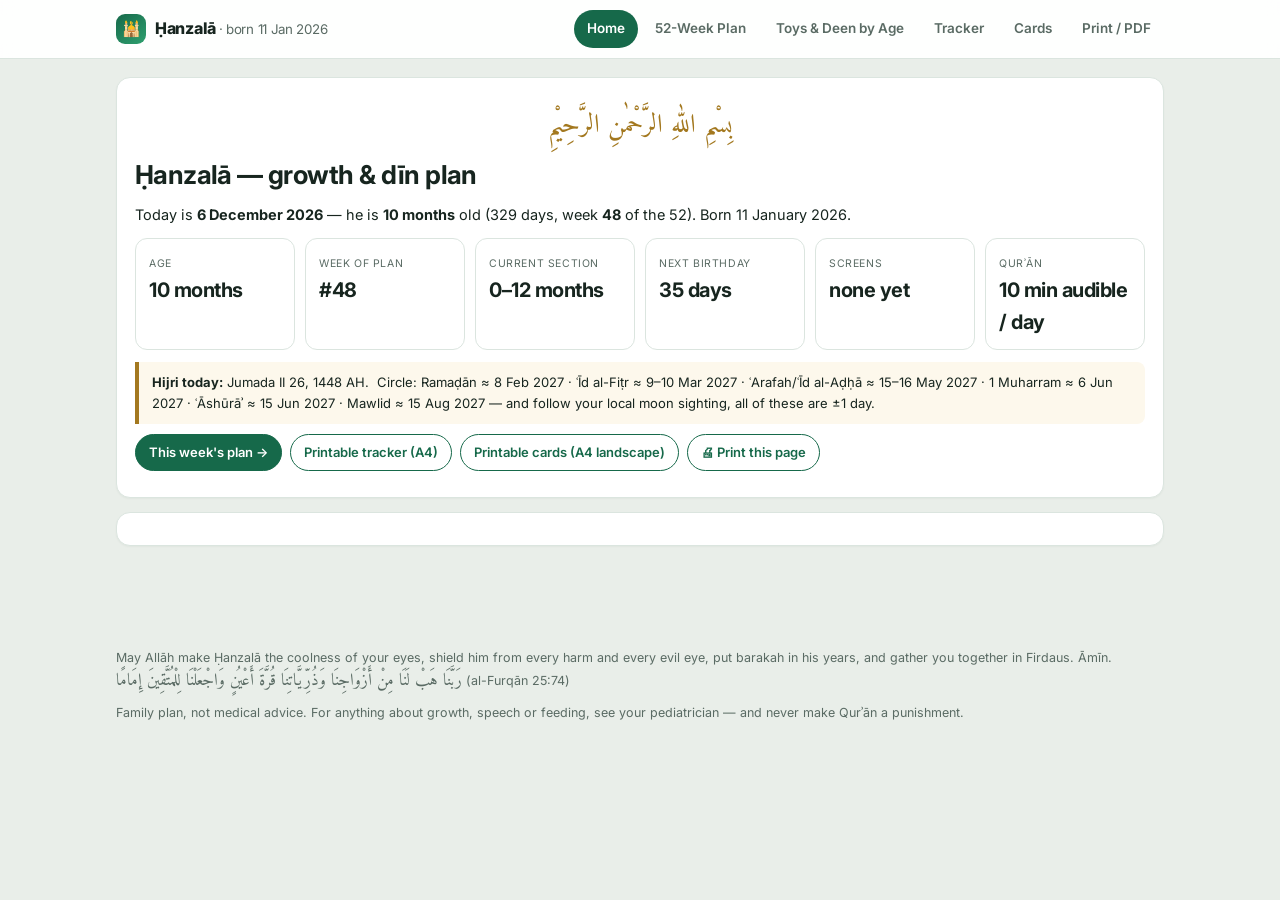
==== docs_src/index.html @ abec0944 "Add Ḥanzalā growth & dīn plan: 52-week schedule, toy list, printables, Pages site - TOY-AND-STUDY-PL" ====
<!DOCTYPE html>
<html lang="en">
<head>
<meta charset="utf-8">
<meta name="viewport" content="width=device-width,initial-scale=1">
<title>Ḥanzalā — Growth &amp; Dīn Plan · b. 11 Jan 2026</title>
<meta name="description" content="A 52-week toy &amp; study plan for a Muslim child: āyah of the week, words in Arabic/Urdu/Hindi, milestone &amp; ḥifẓ tracker, 56 printable flashcards. Born 11 January 2026.">
<meta name="theme-color" content="#16694a">
<meta property="og:title" content="Ḥanzalā — Growth &amp; Dīn Plan">
<meta property="og:description" content="52 weeks of āyah-of-the-week, adab, toys and milestones — for a Muslim child born 11 Jan 2026.">
<link rel="preconnect" href="https://fonts.googleapis.com">
<link rel="preconnect" href="https://fonts.gstatic.com" crossorigin>
<link href="https://fonts.googleapis.com/css2?family=Amiri:wght@400;700&family=Noto+Nastaliq+Urdu&family=Inter:wght@400;600;800&display=swap" rel="stylesheet">
<link rel="icon" href="data:image/svg+xml,<svg xmlns='http://www.w3.org/2000/svg' viewBox='0 0 100 100'><text y='.9em' font-size='88'>🕌</text></svg>">
<style>
:root{--ink:#17251f;--mut:#5a6b64;--line:#dbe5df;--soft:#f2f7f4;--acc:#16694a;--acc2:#2fa06f;--gold:#a3781f;--bg:#e9eee9;
--ar:'Amiri','Noto Naskh Arabic','Scheherazade New','Traditional Arabic','Segoe UI',serif;
--ur:'Noto Nastaliq Urdu','Jameel Noori Nastaleeq','Alvi Nastaleeq','Segoe UI',serif}
@page{size:A4 portrait;margin:11mm}
*{box-sizing:border-box}html{-webkit-print-color-adjust:exact;print-color-adjust:exact}
body{margin:0;background:var(--bg);color:var(--ink);font:15px/1.6 'Inter',system-ui,'Segoe UI',sans-serif}
a{color:var(--acc)}
header{position:sticky;top:0;z-index:40;background:rgba(255,255,255,.95);backdrop-filter:blur(8px);border-bottom:1px solid var(--line)}
.bar{max-width:1080px;margin:0 auto;padding:10px 16px;display:flex;gap:12px;align-items:center;flex-wrap:wrap}
.brand{font-weight:800;font-size:16px;letter-spacing:-.3px;display:flex;gap:9px;align-items:center;margin-right:auto}
.brand .k{width:30px;height:30px;border-radius:9px;background:linear-gradient(140deg,var(--acc),var(--acc2));color:#fff;display:grid;place-items:center;font-size:15px}
nav{display:flex;gap:4px;flex-wrap:wrap}
nav button{border:1px solid transparent;background:none;font:inherit;font-weight:600;font-size:13.5px;color:var(--mut);padding:7px 12px;border-radius:20px;cursor:pointer}
nav button.on{background:var(--acc);color:#fff}
nav button:hover:not(.on){background:var(--soft);color:var(--ink)}
main{max-width:1080px;margin:0 auto;padding:18px 16px 80px}
section{display:none;animation:fade .25s}
section.on{display:block}
@keyframes fade{from{opacity:0;transform:translateY(6px)}to{opacity:1;transform:none}}
.card{background:#fff;border:1px solid var(--line);border-radius:14px;padding:16px 18px;margin:0 0 14px;box-shadow:0 1px 2px rgba(20,40,30,.04)}
h1{font-size:26px;margin:0 0 6px;letter-spacing:-.6px}
h2{font-size:19px;margin:24px 0 8px;padding-bottom:6px;border-bottom:2px solid var(--acc);display:inline-block}
.h1{display:none}.h2{font-size:18px;margin-top:26px}
h3{font-size:16px;margin:20px 0 6px;color:var(--acc);scroll-margin-top:70px}
h4{font-size:12px;margin:14px 0 4px;color:var(--gold);text-transform:uppercase;letter-spacing:.6px}
p{margin:8px 0}
.bism{font-family:var(--ar);font-size:26px;text-align:center;color:var(--gold);line-height:2;margin:6px 0 2px}
blockquote{margin:12px 0;padding:11px 14px;background:var(--soft);border-left:4px solid var(--acc2);border-radius:0 8px 8px 0;font-size:14px}
code{background:#eef3ef;border:1px solid var(--line);border-radius:5px;padding:1px 5px;font-size:12.5px}
pre{background:#f6f8f6;border:1px solid var(--line);border-radius:8px;padding:10px 12px;overflow:auto;font-size:12.5px;white-space:pre-wrap}
hr{border:0;border-top:1px solid var(--line);margin:18px 0}
.tw{overflow-x:auto;margin:8px 0}
table{border-collapse:collapse;width:100%;font-size:13px;background:#fff}
th,td{border:1px solid var(--line);padding:6px 8px;vertical-align:top;text-align:left}
th{background:var(--soft);font-size:11px;text-transform:uppercase;letter-spacing:.4px;color:#4d5f58}
tbody tr:nth-child(even){background:#fbfdfc}
td ul{margin:2px 0 2px 16px;padding:0}
ul{padding-left:20px;margin:6px 0}
.tick{display:inline-block;width:14px;height:14px;border:1.6px solid #9db1a7;border-radius:3px;vertical-align:-2px;cursor:pointer;background:#fff}
.tick.on{background:var(--acc);border-color:var(--acc);position:relative}
.tick.on::after{content:"✓";position:absolute;inset:0;color:#fff;font-size:10px;line-height:12px;text-align:center;font-weight:800}
.ar{font-family:var(--ar);direction:rtl;text-align:right;line-height:2.1}
.ur{font-family:var(--ur);direction:rtl;text-align:right;line-height:2.6}
.kpis{display:grid;grid-template-columns:repeat(auto-fit,minmax(150px,1fr));gap:10px;margin:12px 0}
.kpi{background:#fff;border:1px solid var(--line);border-radius:12px;padding:11px 13px}
.kpi b{display:block;font-size:20px;letter-spacing:-.5px}
.kpi span{font-size:10.5px;text-transform:uppercase;letter-spacing:.6px;color:var(--mut)}
.warn{border-left:4px solid var(--gold);background:#fdf8ec;padding:10px 13px;border-radius:0 8px 8px 0;margin:10px 0;font-size:13px}
.tools{display:flex;gap:8px;flex-wrap:wrap;margin:10px 0}
.btn{font:inherit;font-weight:600;font-size:13px;border:1px solid var(--acc);background:var(--acc);color:#fff;border-radius:20px;padding:7px 13px;cursor:pointer;text-decoration:none;display:inline-block}
.btn.gh{background:#fff;color:var(--acc)}
.btn:hover{filter:brightness(1.07)}
.grid{display:grid;grid-template-columns:repeat(auto-fill,minmax(236px,1fr));gap:10px}
.fc{background:#fff;border:1px dashed #a9b8b0;border-radius:12px;padding:10px 12px;cursor:pointer;display:flex;flex-direction:column;min-height:180px;transition:.15s}
.fc:hover{border-color:var(--acc);transform:translateY(-2px)}
.fc .t{font-size:10.5px;text-transform:uppercase;letter-spacing:.4px;color:var(--mut);border-bottom:1px solid var(--line);padding-bottom:3px;display:flex;justify-content:space-between;gap:6px}
.fc .ttl{font-weight:800;font-size:13.5px;margin:6px 0 4px}
.fc .ar{font-size:20px;background:var(--soft);border-radius:8px;padding:3px 9px;margin:2px 0 5px}
.fc .ur{font-size:14px;color:#20452f;margin:-2px 0 5px}
.fc .en{font-size:12.5px;font-weight:600}
.fc .do{font-size:11.5px;color:var(--mut);margin-top:auto;line-height:1.35}
.fc .do b{color:var(--gold)}
.fc .back{display:none;font-size:12px;background:var(--soft);border-radius:8px;padding:8px 10px;margin-top:6px}
.fc.flip .back{display:block}
.pills{display:flex;gap:6px;flex-wrap:wrap;margin:6px 0}
.pill{border:1px solid var(--line);background:#fff;border-radius:16px;padding:5px 11px;font-size:12.5px;cursor:pointer;font-weight:600;color:var(--mut)}
.pill.on{background:var(--acc);color:#fff;border-color:var(--acc)}
.prog{height:8px;background:#e7eee9;border-radius:8px;overflow:hidden;margin:6px 0 2px}
.prog i{display:block;height:100%;background:linear-gradient(90deg,var(--acc),var(--acc2));width:0;transition:.3s}
footer{max-width:1080px;margin:0 auto;padding:0 16px 40px;color:var(--mut);font-size:12.5px}
.hidden{display:none}
@media(max-width:640px){h1{font-size:21px}.bar{padding:8px 12px}nav button{padding:6px 9px;font-size:12.5px}.fc{min-height:0}}
@media print{
 header,nav,.tools,.pills,footer,.noprint{display:none!important}
 body{background:#fff;font-size:11.5px}main{max-width:none;padding:0}
 .card{border:0;box-shadow:none;padding:0;margin:0 0 8px;break-inside:avoid}
 section.on{display:block!important}
 h2{break-after:avoid}table{font-size:9.5px}.ar{font-size:16px}
}
</style>
</head>
<body>
<header>
  <div class="bar">
    <div class="brand"><span class="k">🕌</span><span id="brandName">Ḥanzalā <small style="font-weight:400;color:var(--mut)">· born 11 Jan 2026</small></span></div>
    <nav id="nav" class="noprint"></nav>
  </div>
</header>
<main>
<section id="s-home" class="on">
  <div class="card">
    <div class="bism">بِسْمِ اللّٰهِ الرَّحْمٰنِ الرَّحِيْمِ</div>
    <h1 id="title">Ḥanzalā — growth &amp; dīn plan</h1>
    <p id="ageLine" style="font-size:14.5px"></p>
    <div class="kpis" id="kpis"></div>
    <div class="warn hidden" id="hijriNote"></div>
    <div class="tools noprint">
      <a class="btn" href="#weeks">This week's plan →</a>
      <a class="btn gh" href="print/tracker.html">Printable tracker (A4)</a>
      <a class="btn gh" href="print/cards.html">Printable cards (A4 landscape)</a>
      <button class="btn gh" onclick="window.print()">🖨 Print this page</button>
    </div>
  </div>
  <div class="card hidden" id="prayBox">
    <h3 style="margin-top:0">Today's prayers <small style="font-weight:400;color:var(--mut);font-size:12px" id="prayLoc"></small></h3>
    <div class="kpis" id="pray"></div>
    <p style="font-size:12px;color:var(--mut)">Times fetched from api.aladhan.com; change the city in the code comment. Nothing else leaves your device — if you're offline this box simply stays hidden. <b id="nextPray"></b></p>
  </div>
  <div class="card" id="fridge"></div>
</section>
<section id="s-weeks"><div class="card"><div class="pills noprint" id="jump"></div><div id="weeksBody"></div></div></section>
<section id="s-toys"><div class="card"><div id="planBody"></div></div></section>
<section id="s-track">
  <div class="card">
    <h2 style="margin-top:0">Tick where you are — saved in this browser</h2>
    <p style="font-size:13px;color:var(--mut)">Quick live version (ticks persist on this device). The full printable tracker — milestones 7→60 months, the ḥifẓ table, the revision rota, yearly record pages and the health log — is at <a href="print/tracker.html">print/tracker.html</a>.</p>
    <div class="prog"><i id="tbar"></i></div>
    <div style="font-size:12px;color:var(--mut)" id="txt"></div>
    <div class="tools noprint"><button class="btn gh" id="tclear">Reset ticks</button></div>
    <div id="tTables"></div>
  </div>
</section>
<section id="s-cards">
  <div class="card">
    <h2 style="margin-top:0" id="cardsHead">Flashcards — Arabic · Urdu · English</h2>
    <p style="font-size:13px;color:var(--mut)">Click a card to flip it. <b>Do not quiz him</b>: hold the card up and say it while you do the action, 5–10× a day, <b>one card a week</b>. To put them in his hands, print <a href="print/cards.html">print/cards.html</a>.</p>
    <div class="pills noprint" id="filters"></div>
    <div class="grid" id="fcGrid"></div>
  </div>
</section>
<section id="s-print">
  <div class="card">
    <h2 style="margin-top:0">Printables, PDF &amp; deploying</h2>
    <ul>
      <li><b><a href="print/tracker.html">print/tracker.html</a></b> — Growth · Deen · Ḥifẓ tracker, A4 <b>portrait</b>, 357 tick-boxes, ticks auto-save, one-click <i>Save as PDF</i>.</li>
      <li><b><a href="print/cards.html">print/cards.html</a></b> — 56 flashcards, A4 <b>landscape</b>, 8 per sheet, cut on the dashed line.</li>
      <li>Plain-text sources, if you prefer them: <code>../WEEKLY-PLAN-YEAR1.md</code>, <code>../TOY-AND-STUDY-PLAN.md</code>, <code>../FRIDGE-CHECKLIST.md</code>, <code>../cards.json</code>.</li>
    </ul>
    <h4>Put this on GitHub Pages (no build step, no dependencies)</h4>
<pre>Repo → Settings → Pages → Source: <b>Deploy from a branch</b>
Branch: <b>main</b>   ·   Folder: <b>/docs</b>   →   Save
≈1 minute later: https://&lt;your-user&gt;.github.io/Hanzala/</pre>
    <p style="font-size:13px">Everything here is static HTML/CSS/JS — <code>docs/index.html</code>, <code>docs/data.js</code>, <code>docs/cards.js</code>, <code>docs/print/*.html</code>, plus <code>.nojekyll</code>. It also works from a file:// copy or any web host (Netlify, Cloudflare Pages, an iPhone "Save to Files").</p>
    <h4>Change the content later</h4>
<pre>1. edit  WEEKLY-PLAN-YEAR1.md / TOY-AND-STUDY-PLAN.md / FRIDGE-CHECKLIST.md / cards.json
2. run   python3 build_docs.py
3. git commit -am "update plan" &amp;&amp; git push     # Pages rebuilds itself</pre>
  </div>
</section>
</main>
<footer>
  <p>May Allāh make Ḥanzalā the coolness of your eyes, shield him from every harm and every evil eye, put barakah in his years, and gather you together in Firdaus. Āmīn.<br>
  <span style="font-family:var(--ar);font-size:17px">رَبَّنَا هَبْ لَنَا مِنْ أَزْوَاجِنَا وَذُرِّيَّاتِنَا قُرَّةَ أَعْيُنٍ وَاجْعَلْنَا لِلْمُتَّقِينَ إِمَامًا</span> (al-Furqān 25:74)</p>
  <p class="noprint">Family plan, not medical advice. For anything about growth, speech or feeding, see your pediatrician — and never make Qurʾān a punishment.</p>
</footer>
<script src="data.js"></script>
<script src="cards.js"></script>
<script>
(function(){
"use strict";
var SITE = window.SITE || {dob:'2026-01-11',weeks:'',plan:'',fridge:''};
var CARDS = window.CARDS || [];
var TABS = [['home','Home'],['weeks','52-Week Plan'],['toys','Toys & Deen by Age'],['track','Tracker'],['cards','Cards'],['print','Print / PDF']];
function el(id){return document.getElementById(id)}
function mk(tag,cls,html){var e=document.createElement(tag);if(cls)e.className=cls;if(html!=null)e.innerHTML=html;return e}

/* ---------- nav ---------- */
var nav=el('nav');
TABS.forEach(function(t){var b=mk('button','',t[1]);b.dataset.t=t[0];nav.appendChild(b)});
nav.addEventListener('click',function(e){var b=e.target.closest('button');if(b)show(b.dataset.t)});
function show(id){
  Array.prototype.forEach.call(nav.children,function(b){b.className=b.dataset.t===id?'on':''});
  Array.prototype.forEach.call(document.querySelectorAll('main section'),function(s){
    s.classList.toggle('on',s.id==='s-'+id)});
  try{history.replaceState(null,'','#'+id)}catch(e){}
  window.scrollTo(0,0);
}
/* ---------- content ---------- */
el('weeksBody').innerHTML=SITE.weeks||'';
el('planBody').innerHTML=SITE.plan||'';
el('fridge').innerHTML=SITE.fridge||'';

/* ---------- age, hijri, kpis ---------- */
var dob=new Date((SITE.dob||'2026-01-11')+'T00:00:00'), now=new Date();
var days=Math.floor((now-dob)/864e5), wk=Math.floor(days/7);
var m=(now.getFullYear()-dob.getFullYear())*12+(now.getMonth()-dob.getMonth());
if(now.getDate()<dob.getDate()) m--;
el('ageLine').innerHTML='Today is <b>'+now.toLocaleDateString('en-GB',{day:'numeric',month:'long',year:'numeric'})+'</b> — he is <b>'+m+' months</b> old ('+days+' days, week <b>'+(wk+1)+'</b> of the 52). Born 11 January 2026.';
var focus = m<12?'0–12 months':(m<24?'12–24 months':(m<36?'2–3 years':(m<60?'3–5 years':'6–10 years')));
var nb=new Date(now.getFullYear(),0,11); if(nb<now) nb.setFullYear(now.getFullYear()+1);
var untilB=Math.floor((nb-now)/864e5);
[['Age',(m)+' months'],['Week of plan','#'+(wk+1)],['Current section',focus],['Next birthday',untilB+' days'],['Screens','none yet'],['Qurʾān','10 min audible / day']]
 .forEach(function(p){el('kpis').appendChild(mk('div','kpi','<span>'+p[0]+'</span><b>'+p[1]+'</b>'))});
try{
  var hj=new Intl.DateTimeFormat('en-u-ca-islamic-umalqura',{day:'numeric',month:'long',year:'numeric'}).format(now);
  var box=el('hijriNote'); box.classList.remove('hidden');
  box.innerHTML='<b>Hijri today:</b> '+hj+'. &nbsp;Circle: Ramaḍān ≈ 8 Feb 2027 · ʿĪd al-Fiṭr ≈ 9–10 Mar 2027 · ʿArafah/ʿĪd al-Aḍḥā ≈ 15–16 May 2027 · 1 Muharram ≈ 6 Jun 2027 · ʿĀshūrāʾ ≈ 15 Jun 2027 · Mawlid ≈ 15 Aug 2027 — and follow your local moon sighting, all of these are ±1 day.';
}catch(e){}

/* ---------- prayer times (optional, silently skipped offline) ---------- */
var CITY='Delhi', COUNTRY='India', METHOD=2; // ← change for your city
fetch('https://api.aladhan.com/v1/timingsByCity?city='+CITY+'&country='+COUNTRY+'&method='+METHOD)
.then(function(r){return r.json()})
.then(function(j){
  var t=j&&j.data&&j.data.timings; if(!t) return;
  el('prayBox').classList.remove('hidden');
  el('prayLoc').textContent='· '+CITY+', '+COUNTRY+' (Umm al-Qura); edit CITY in docs_src/index.html';
  var nowM=now.getHours()*60+now.getMinutes(), next=null;
  ['Fajr','Sunrise','Dhuhr','Asr','Maghrib','Isha'].forEach(function(n){
    var v=(t[n]||'00:00').split(':'), mins=(+v[0])*60+(+v[1]);
    if(!next&&mins>nowM) next=n;
    el('pray').appendChild(mk('div','kpi','<span>'+n+'</span><b>'+(t[n]||'—')+'</b>'));
  });
  el('nextPray').textContent = next ? ('Next: '+next+' — the 10-minute Qurʾān + duʿāʾ-on-his-head window.') : 'Night: recite the 3 Qul over him and make duʿāʾ for him by name.';
}).catch(function(){});

/* ---------- jump pills to the right month ---------- */
(function(){
  var heads=document.querySelectorAll('#weeksBody h3'), bar=el('jump');
  var monthIdx=Math.max(1,Math.min(12,(m-6)||1));
  Array.prototype.forEach.call(heads,function(h,i){
    var num=(h.textContent.match(/Month\s*(\d+)/)||[])[1];
    var b=mk('button','pill'+(num&&+num===monthIdx?' on':''),(num?('Month '+num):h.textContent.slice(0,16)));
    b.onclick=function(){
      Array.prototype.forEach.call(bar.children,function(x){x.classList&&x.classList.remove('on')});
      b.classList.add('on');
      if(h.scrollIntoView) h.scrollIntoView({behavior:'smooth',block:'start'});
    };
    bar.appendChild(b);
  });
  if(bar.children.length) bar.insertBefore(mk('span','','<span style="font-size:12px;color:var(--mut);align-self:center">You are here:</span>'),bar.firstChild);
})();

/* ---------- cards tab ---------- */
(function(){
  var f=el('filters'), grid=el('fcGrid');
  el('cardsHead').textContent='Flashcards — '+CARDS.length+' cards · Arabic · Urdu · English';
  var cats=[]; CARDS.forEach(function(c){if(cats.indexOf(c.cat)<0)cats.push(c.cat)});
  function pill(label,key){
    var b=mk('button','pill'+(key==='all'?' on':''),label);
    b.onclick=function(){Array.prototype.forEach.call(f.querySelectorAll('.pill'),function(x){x.classList.remove('on')});b.classList.add('on');render(key)};
    f.appendChild(b);
  }
  function render(key){
    grid.innerHTML='';
    CARDS.filter(function(c){return key==='all'||c.cat===key}).forEach(function(c){
      var d=mk('div','fc');
      d.innerHTML='<div class="t"><span>'+c.cat+'</span><span>from '+c.age+'</span></div>'+
        '<div class="ttl">'+c.title+'</div><div class="ar">'+c.ar+'</div><div class="ur">'+c.ur+'</div>'+
        '<div class="en">'+c.en+'</div><div class="do"><b>Do:</b> '+c.act+'</div>'+
        '<div class="back"><b>How:</b> one card a week · say it while doing the action · 5–10× a day · no testing below age 2. '+
        'For a 2½-year-old, flip it and ask him to point at the Arabic.</div>';
      d.onclick=function(){d.classList.toggle('flip')};
      grid.appendChild(d);
    });
  }
  pill('All '+CARDS.length,'all'); cats.forEach(function(c){pill(c,c)});
  render('all');
})();

/* ---------- mini live tracker ---------- */
var T=(function(){
  var KEY='hanzala-site-v1', S={};
  try{S=JSON.parse(localStorage.getItem(KEY)||'{}')}catch(e){}
  var rows=[
   ['7 months',['sits without support ~1 min','rolls both ways','turns to his own name','babbles ba-da-ma','laughs aloud','Qurʾān audible in the house 10 min a day','duʿāʾ on his head, morning & evening']],
   ['9 months',['crawls / drags on belly','pincer grasp (raisin)','plays peek-a-boo','understands "nahi"','sits with both hands free','puts a cube in a cup']],
   ['12 months',['stands alone','first real word (Allāh / mama)','points with the index finger','says āmīn after your duʿāʾ','forehead down when he sees sujud','walks holding one hand','waves bye-bye on request']],
   ['18 months',['~20 words','two words together soon','follows a 1-step order','kicks a ball','stacks 4 cubes','says Bismillāh before food on his own']],
   ['24 months',['sentences of 2–3 words','asks for the book, not the screen','gentle with animals when reminded','shares a biscuit unprompted','sits for a 5-min book','says "Allāh" and "duʿāʾ" clearly']],
   ['3 years',['recites al-Fātiḥah with you','stands for the ṣalāh positions','knows the two ʿĪds and the Kaʿbah','asks "who made me?"','alḥamdulillāh after a sneeze','tells the truth even after a mistake']]
  ];
  var h='<div class="tw"><table><thead><tr><th>Age</th><th>Tick when he does it reliably (3 good days)</th></tr></thead><tbody>';
  rows.forEach(function(r,ri){
    h+='<tr><td><b>'+r[0]+'</b></td><td><ul>'+r[1].map(function(t,ci){
      return '<li><span class="tick" data-k="t'+ri+'_'+ci+'"></span> '+t+'</li>'}).join('')+'</ul></td></tr>';
  });
  h+='</tbody></table></div>';
  var host=el('tTables'); host.innerHTML=h;
  function paint(){
    var all=host.querySelectorAll('.tick[data-k]'), n=0;
    Array.prototype.forEach.call(all,function(b){var on=!!S[b.dataset.k]; b.classList.toggle('on',on); if(on)n++;});
    el('tbar').style.width=(100*n/all.length).toFixed(1)+'%';
    el('txt').textContent=n+' / '+all.length+' ticked — saved on this device only.';
  }
  host.addEventListener('click',function(e){
    var b=e.target.closest?e.target.closest('.tick[data-k]'):null; if(!b)return;
    S[b.dataset.k]=!S[b.dataset.k]; if(!S[b.dataset.k])delete S[b.dataset.k];
    try{localStorage.setItem(KEY,JSON.stringify(S))}catch(x){}
    paint();
  });
  el('tclear').onclick=function(){if(confirm('Clear these ticks?')){S={};try{localStorage.removeItem(KEY)}catch(e){}paint();}};
  paint();
  return {};
})();

/* ---------- boot ---------- */
var h0=(location.hash||'').replace('#','');
var valid=TABS.some(function(t){return t[0]===h0});
show(valid?h0:'home');
})();
</script>
</body>
</html>
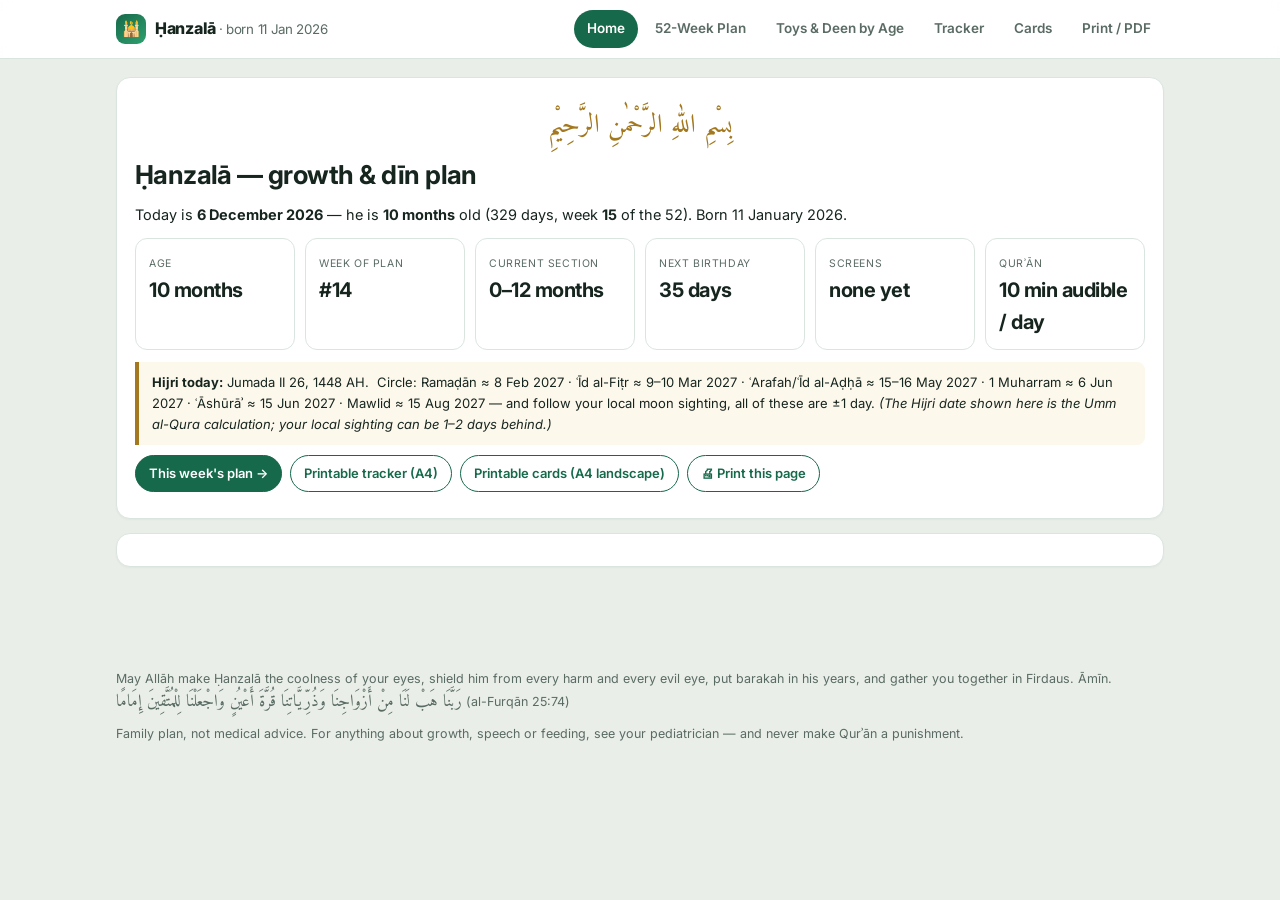
==== commit 208244e2: "site: count plan weeks from the plan start (Week 1 = 5 Sep 2026), flag Hijri box as Umm al-Qura Co-a" ====
--- a/docs_src/index.html
+++ b/docs_src/index.html
@@ -197,19 +197,20 @@
 
 /* ---------- age, hijri, kpis ---------- */
 var dob=new Date((SITE.dob||'2026-01-11')+'T00:00:00'), now=new Date();
-var days=Math.floor((now-dob)/864e5), wk=Math.floor(days/7);
+var PLAN_START=new Date('2026-09-05T00:00:00'); // Week 1 of WEEKLY-PLAN-YEAR1.md
+var days=Math.floor((now-dob)/864e5), wk=Math.max(1,Math.floor((now-PLAN_START)/864e5/7)+1);
 var m=(now.getFullYear()-dob.getFullYear())*12+(now.getMonth()-dob.getMonth());
 if(now.getDate()<dob.getDate()) m--;
 el('ageLine').innerHTML='Today is <b>'+now.toLocaleDateString('en-GB',{day:'numeric',month:'long',year:'numeric'})+'</b> — he is <b>'+m+' months</b> old ('+days+' days, week <b>'+(wk+1)+'</b> of the 52). Born 11 January 2026.';
 var focus = m<12?'0–12 months':(m<24?'12–24 months':(m<36?'2–3 years':(m<60?'3–5 years':'6–10 years')));
 var nb=new Date(now.getFullYear(),0,11); if(nb<now) nb.setFullYear(now.getFullYear()+1);
 var untilB=Math.floor((nb-now)/864e5);
-[['Age',(m)+' months'],['Week of plan','#'+(wk+1)],['Current section',focus],['Next birthday',untilB+' days'],['Screens','none yet'],['Qurʾān','10 min audible / day']]
+[['Age',(m)+' months'],['Week of plan','#'+wk],['Current section',focus],['Next birthday',untilB+' days'],['Screens','none yet'],['Qurʾān','10 min audible / day']]
  .forEach(function(p){el('kpis').appendChild(mk('div','kpi','<span>'+p[0]+'</span><b>'+p[1]+'</b>'))});
 try{
   var hj=new Intl.DateTimeFormat('en-u-ca-islamic-umalqura',{day:'numeric',month:'long',year:'numeric'}).format(now);
   var box=el('hijriNote'); box.classList.remove('hidden');
-  box.innerHTML='<b>Hijri today:</b> '+hj+'. &nbsp;Circle: Ramaḍān ≈ 8 Feb 2027 · ʿĪd al-Fiṭr ≈ 9–10 Mar 2027 · ʿArafah/ʿĪd al-Aḍḥā ≈ 15–16 May 2027 · 1 Muharram ≈ 6 Jun 2027 · ʿĀshūrāʾ ≈ 15 Jun 2027 · Mawlid ≈ 15 Aug 2027 — and follow your local moon sighting, all of these are ±1 day.';
+  box.innerHTML='<b>Hijri today:</b> '+hj+'. &nbsp;Circle: Ramaḍān ≈ 8 Feb 2027 · ʿĪd al-Fiṭr ≈ 9–10 Mar 2027 · ʿArafah/ʿĪd al-Aḍḥā ≈ 15–16 May 2027 · 1 Muharram ≈ 6 Jun 2027 · ʿĀshūrāʾ ≈ 15 Jun 2027 · Mawlid ≈ 15 Aug 2027 — and follow your local moon sighting, all of these are ±1 day. <i>(The Hijri date shown here is the Umm al-Qura calculation; your local sighting can be 1–2 days behind.)</i>';
 }catch(e){}
 
 /* ---------- prayer times (optional, silently skipped offline) ---------- */
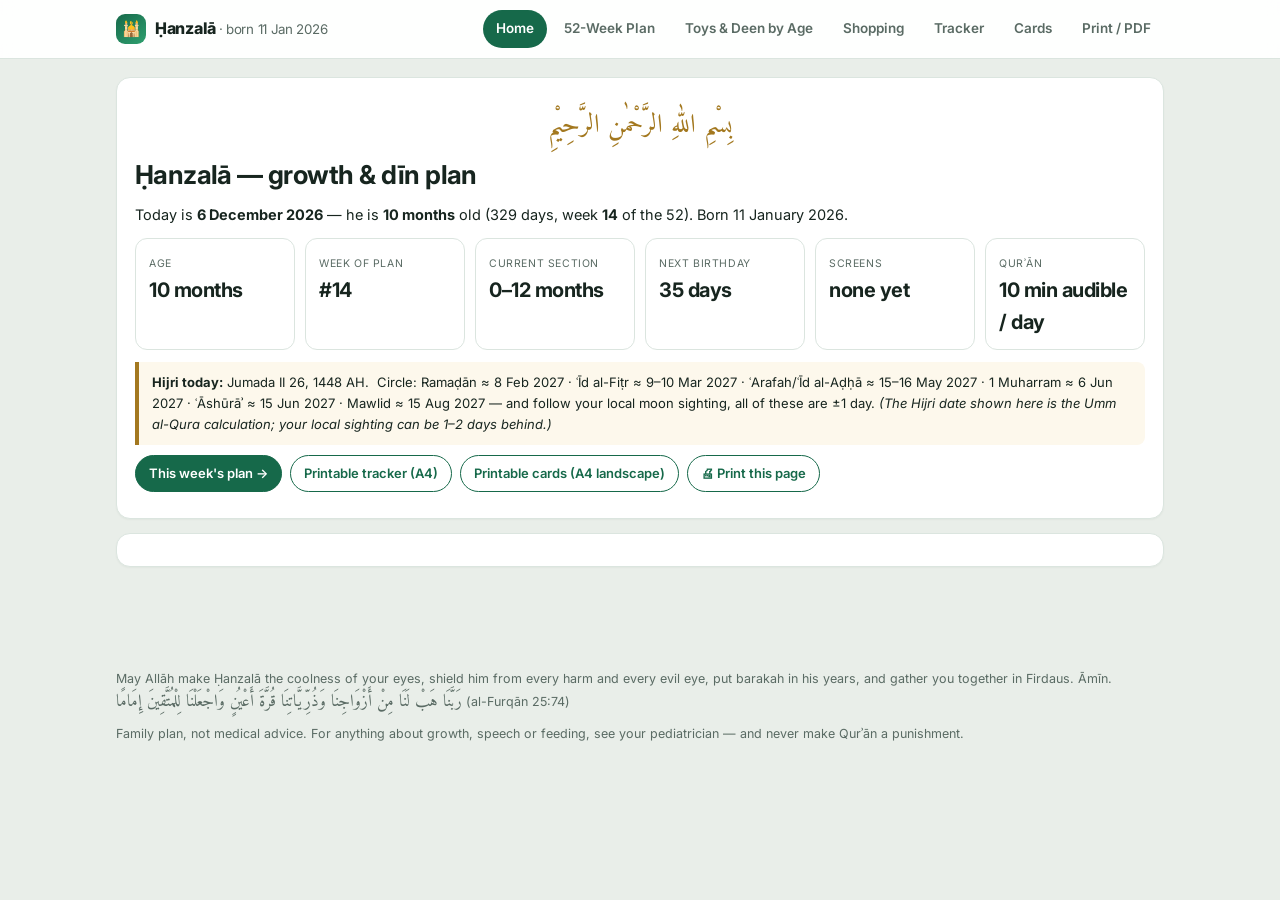
==== commit 53e9154f: "books: 8 printable first-words mini-books + shopping list + updates folder; audit fixes (week count," ====
--- a/docs_src/index.html
+++ b/docs_src/index.html
@@ -125,6 +125,7 @@
 </section>
 <section id="s-weeks"><div class="card"><div class="pills noprint" id="jump"></div><div id="weeksBody"></div></div></section>
 <section id="s-toys"><div class="card"><div id="planBody"></div></div></section>
+<section id="s-shop"><div class="card"><div id="shopBody"></div></div></section>
 <section id="s-track">
   <div class="card">
     <h2 style="margin-top:0">Tick where you are — saved in this browser</h2>
@@ -147,7 +148,7 @@
   <div class="card">
     <h2 style="margin-top:0">Printables, PDF &amp; deploying</h2>
     <ul>
-      <li><b><a href="print/tracker.html">print/tracker.html</a></b> — Growth · Deen · Ḥifẓ tracker, A4 <b>portrait</b>, 357 tick-boxes, ticks auto-save, one-click <i>Save as PDF</i>.</li>
+      <li><b><a href="print/tracker.html">print/tracker.html</a></b> — Growth · Deen · Ḥifẓ tracker, A4 <b>portrait</b>, ~400 auto-saving tick-boxes (the page counts them for you), one-click <i>Save as PDF</i>.</li>
       <li><b><a href="print/cards.html">print/cards.html</a></b> — 56 flashcards, A4 <b>landscape</b>, 8 per sheet, cut on the dashed line.</li>
       <li>Plain-text sources, if you prefer them: <code>../WEEKLY-PLAN-YEAR1.md</code>, <code>../TOY-AND-STUDY-PLAN.md</code>, <code>../FRIDGE-CHECKLIST.md</code>, <code>../cards.json</code>.</li>
     </ul>
@@ -175,7 +176,7 @@
 "use strict";
 var SITE = window.SITE || {dob:'2026-01-11',weeks:'',plan:'',fridge:''};
 var CARDS = window.CARDS || [];
-var TABS = [['home','Home'],['weeks','52-Week Plan'],['toys','Toys & Deen by Age'],['track','Tracker'],['cards','Cards'],['print','Print / PDF']];
+var TABS = [['home','Home'],['weeks','52-Week Plan'],['toys','Toys & Deen by Age'],['shop','Shopping'],['track','Tracker'],['cards','Cards'],['print','Print / PDF']];
 function el(id){return document.getElementById(id)}
 function mk(tag,cls,html){var e=document.createElement(tag);if(cls)e.className=cls;if(html!=null)e.innerHTML=html;return e}
 
@@ -193,6 +194,7 @@
 /* ---------- content ---------- */
 el('weeksBody').innerHTML=SITE.weeks||'';
 el('planBody').innerHTML=SITE.plan||'';
+el('shopBody').innerHTML=SITE.shop||'';
 el('fridge').innerHTML=SITE.fridge||'';
 
 /* ---------- age, hijri, kpis ---------- */
@@ -201,7 +203,7 @@
 var days=Math.floor((now-dob)/864e5), wk=Math.max(1,Math.floor((now-PLAN_START)/864e5/7)+1);
 var m=(now.getFullYear()-dob.getFullYear())*12+(now.getMonth()-dob.getMonth());
 if(now.getDate()<dob.getDate()) m--;
-el('ageLine').innerHTML='Today is <b>'+now.toLocaleDateString('en-GB',{day:'numeric',month:'long',year:'numeric'})+'</b> — he is <b>'+m+' months</b> old ('+days+' days, week <b>'+(wk+1)+'</b> of the 52). Born 11 January 2026.';
+el('ageLine').innerHTML='Today is <b>'+now.toLocaleDateString('en-GB',{day:'numeric',month:'long',year:'numeric'})+'</b> — he is <b>'+m+' months</b> old ('+days+' days, week <b>'+wk+'</b> of the 52). Born 11 January 2026.';
 var focus = m<12?'0–12 months':(m<24?'12–24 months':(m<36?'2–3 years':(m<60?'3–5 years':'6–10 years')));
 var nb=new Date(now.getFullYear(),0,11); if(nb<now) nb.setFullYear(now.getFullYear()+1);
 var untilB=Math.floor((nb-now)/864e5);
@@ -233,7 +235,7 @@
 /* ---------- jump pills to the right month ---------- */
 (function(){
   var heads=document.querySelectorAll('#weeksBody h3'), bar=el('jump');
-  var monthIdx=Math.max(1,Math.min(12,(m-6)||1));
+  var monthIdx=Math.max(1,Math.min(12,Math.ceil(wk/4))); // Month 1 = plan weeks 1–4
   Array.prototype.forEach.call(heads,function(h,i){
     var num=(h.textContent.match(/Month\s*(\d+)/)||[])[1];
     var b=mk('button','pill'+(num&&+num===monthIdx?' on':''),(num?('Month '+num):h.textContent.slice(0,16)));
